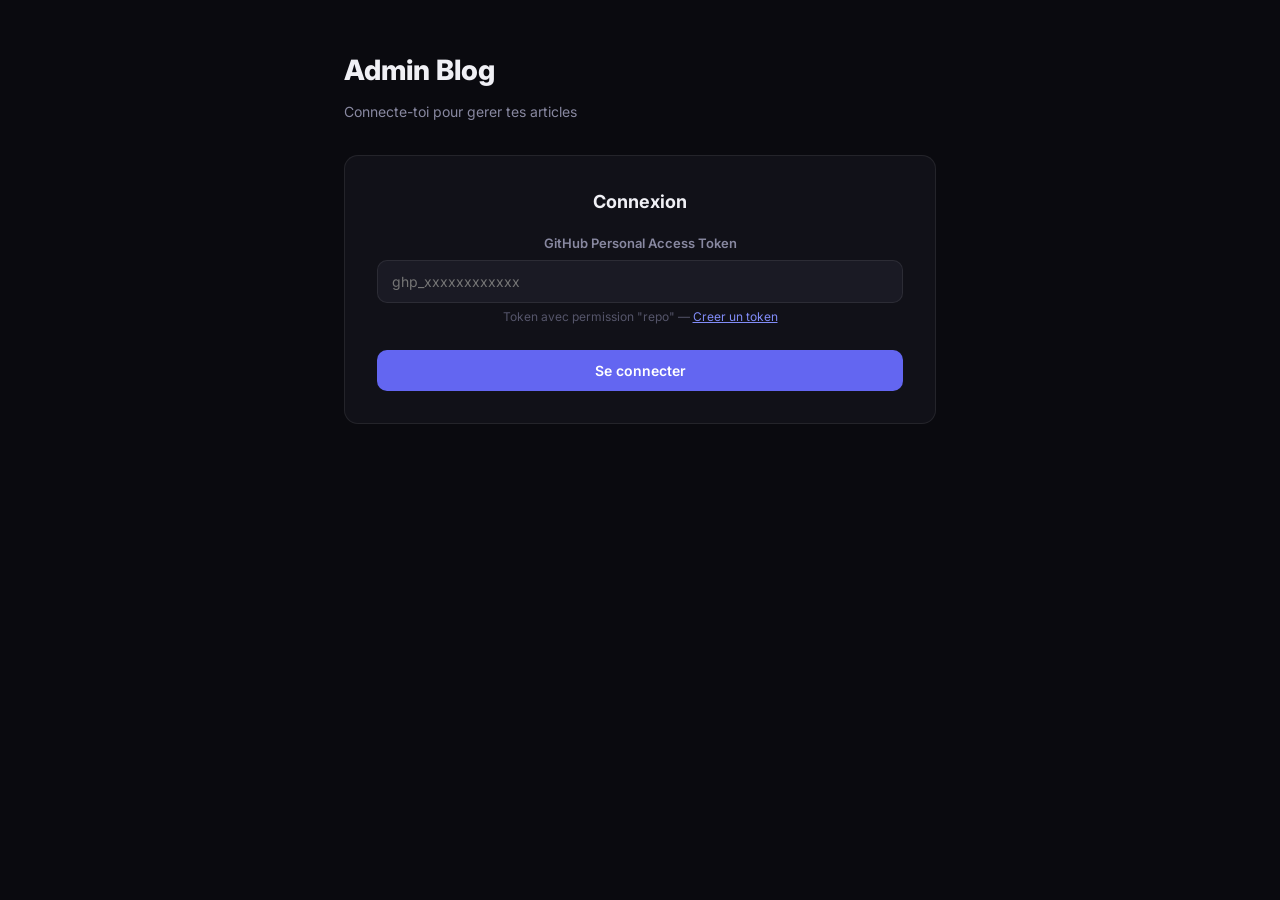
==== admin.html @ 2171d2bb "Add blog system with private admin panel - blog.html: public page displaying articles from posts.jso" ====
<!DOCTYPE html>
<html lang="fr">
<head>
    <meta charset="UTF-8">
    <meta name="viewport" content="width=device-width, initial-scale=1.0">
    <title>Admin - Blog</title>
    <meta name="robots" content="noindex, nofollow">
    <link href="https://fonts.googleapis.com/css2?family=Inter:wght@400;500;600;700;800&family=JetBrains+Mono:wght@400;500&display=swap" rel="stylesheet">
    <style>
        :root {
            --bg: #0a0a0f;
            --bg-card: #111118;
            --surface: #1a1a24;
            --border: rgba(255,255,255,0.08);
            --border-hover: rgba(255,255,255,0.15);
            --text: #f0f0f5;
            --text-secondary: #8888a0;
            --text-muted: #55556a;
            --accent: #6366f1;
            --accent-light: #818cf8;
            --accent-glow: rgba(99,102,241,0.15);
            --red: #ef4444;
            --green: #22c55e;
        }

        * { margin: 0; padding: 0; box-sizing: border-box; }

        body {
            font-family: 'Inter', -apple-system, system-ui, sans-serif;
            background: var(--bg);
            color: var(--text);
            -webkit-font-smoothing: antialiased;
            line-height: 1.6;
        }

        .container {
            max-width: 640px;
            margin: 0 auto;
            padding: 48px 24px 80px;
        }

        h1 {
            font-size: 28px;
            font-weight: 800;
            margin-bottom: 8px;
        }

        .subtitle {
            font-size: 14px;
            color: var(--text-secondary);
            margin-bottom: 32px;
        }

        /* Login */
        .login-box {
            padding: 32px;
            background: var(--bg-card);
            border: 1px solid var(--border);
            border-radius: 14px;
            text-align: center;
        }

        .login-box h2 {
            font-size: 18px;
            margin-bottom: 16px;
        }

        /* Form elements */
        label {
            display: block;
            font-size: 13px;
            font-weight: 600;
            color: var(--text-secondary);
            margin-bottom: 6px;
            margin-top: 16px;
        }

        input, textarea {
            width: 100%;
            padding: 12px 14px;
            background: var(--surface);
            border: 1px solid var(--border);
            border-radius: 10px;
            color: var(--text);
            font-family: inherit;
            font-size: 14px;
            transition: border-color 0.2s;
        }

        input:focus, textarea:focus {
            outline: none;
            border-color: var(--accent);
        }

        textarea { resize: vertical; min-height: 100px; }

        .btn {
            display: inline-flex;
            align-items: center;
            justify-content: center;
            gap: 8px;
            padding: 12px 24px;
            border-radius: 10px;
            font-size: 14px;
            font-weight: 600;
            border: none;
            cursor: pointer;
            transition: all 0.2s;
            font-family: inherit;
        }

        .btn--primary {
            background: var(--accent);
            color: white;
            width: 100%;
            margin-top: 24px;
        }
        .btn--primary:hover { filter: brightness(1.15); }
        .btn--primary:disabled { opacity: 0.5; cursor: not-allowed; }

        .btn--danger {
            background: rgba(239,68,68,0.15);
            color: var(--red);
            border: 1px solid rgba(239,68,68,0.2);
            padding: 8px 14px;
            font-size: 12px;
        }
        .btn--danger:hover { background: rgba(239,68,68,0.25); }

        /* Toast */
        .toast {
            position: fixed;
            bottom: 24px;
            left: 50%;
            transform: translateX(-50%) translateY(80px);
            padding: 12px 24px;
            border-radius: 10px;
            font-size: 14px;
            font-weight: 600;
            transition: transform 0.3s ease;
            z-index: 100;
        }
        .toast.show { transform: translateX(-50%) translateY(0); }
        .toast--success { background: var(--green); color: white; }
        .toast--error { background: var(--red); color: white; }

        /* Posts list */
        .section-title {
            font-size: 13px;
            font-weight: 700;
            text-transform: uppercase;
            letter-spacing: 1.5px;
            color: var(--accent);
            margin: 40px 0 16px;
            display: flex;
            align-items: center;
            gap: 10px;
        }
        .section-title::after { content: ''; flex: 1; height: 1px; background: var(--border); }

        .post-item {
            display: flex;
            justify-content: space-between;
            align-items: center;
            gap: 12px;
            padding: 16px;
            background: var(--bg-card);
            border: 1px solid var(--border);
            border-radius: 10px;
            margin-bottom: 8px;
        }

        .post-item-info {
            flex: 1;
            min-width: 0;
        }

        .post-item-title {
            font-size: 14px;
            font-weight: 600;
            white-space: nowrap;
            overflow: hidden;
            text-overflow: ellipsis;
        }

        .post-item-date {
            font-size: 12px;
            color: var(--text-muted);
            font-family: 'JetBrains Mono', monospace;
        }

        .help-text {
            font-size: 12px;
            color: var(--text-muted);
            margin-top: 4px;
        }

        .form-card {
            padding: 28px;
            background: var(--bg-card);
            border: 1px solid var(--border);
            border-radius: 14px;
        }

        .form-card h2 {
            font-size: 18px;
            font-weight: 700;
            margin-bottom: 4px;
        }

        .hidden { display: none !important; }

        .logout-btn {
            font-size: 12px;
            color: var(--text-muted);
            background: none;
            border: none;
            cursor: pointer;
            font-family: inherit;
            text-decoration: underline;
        }
        .logout-btn:hover { color: var(--text-secondary); }

        .header-row {
            display: flex;
            justify-content: space-between;
            align-items: center;
            margin-bottom: 32px;
        }
    </style>
</head>
<body>

    <div class="container">
        <!-- Login Screen -->
        <div id="loginScreen">
            <h1>Admin Blog</h1>
            <p class="subtitle">Connecte-toi pour gerer tes articles</p>
            <div class="login-box">
                <h2>Connexion</h2>
                <label for="ghToken">GitHub Personal Access Token</label>
                <input type="password" id="ghToken" placeholder="ghp_xxxxxxxxxxxx">
                <p class="help-text">Token avec permission "repo" &mdash; <a href="https://github.com/settings/tokens/new?scopes=repo&description=Blog+Admin" target="_blank" style="color: var(--accent-light)">Creer un token</a></p>
                <button class="btn btn--primary" id="loginBtn">Se connecter</button>
            </div>
        </div>

        <!-- Admin Screen -->
        <div id="adminScreen" class="hidden">
            <div class="header-row">
                <div>
                    <h1>Admin Blog</h1>
                    <p class="subtitle">Ajouter et gerer tes articles</p>
                </div>
                <button class="logout-btn" id="logoutBtn">Deconnexion</button>
            </div>

            <!-- New post form -->
            <div class="form-card">
                <h2>Nouvel article</h2>
                <p class="subtitle" style="margin-bottom:0">Colle le lien de ton post LinkedIn</p>

                <label for="postTitle">Titre</label>
                <input type="text" id="postTitle" placeholder="Mon article sur...">

                <label for="postUrl">Lien LinkedIn</label>
                <input type="url" id="postUrl" placeholder="https://www.linkedin.com/posts/...">

                <label for="postExcerpt">Extrait (optionnel)</label>
                <textarea id="postExcerpt" placeholder="Les premieres lignes de ton post..."></textarea>

                <label for="postTags">Tags (separes par des virgules, optionnel)</label>
                <input type="text" id="postTags" placeholder=".NET, Leadership, Fintech">

                <label for="postDate">Date</label>
                <input type="date" id="postDate">

                <button class="btn btn--primary" id="publishBtn">Publier</button>
            </div>

            <!-- Existing posts -->
            <div class="section-title">Articles existants</div>
            <div id="postsList"></div>
        </div>
    </div>

    <div class="toast" id="toast"></div>

    <script>
        const REPO_OWNER = 'khalilbenaz';
        const REPO_NAME = 'khalilbenaz.github.io';
        const FILE_PATH = 'posts.json';
        const BRANCH = 'master';

        let token = '';
        let posts = [];
        let fileSha = '';

        // Elements
        const loginScreen = document.getElementById('loginScreen');
        const adminScreen = document.getElementById('adminScreen');
        const ghTokenInput = document.getElementById('ghToken');
        const loginBtn = document.getElementById('loginBtn');
        const logoutBtn = document.getElementById('logoutBtn');
        const publishBtn = document.getElementById('publishBtn');
        const postsList = document.getElementById('postsList');
        const toast = document.getElementById('toast');

        // Toast
        function showToast(msg, type = 'success') {
            toast.textContent = msg;
            toast.className = `toast toast--${type} show`;
            setTimeout(() => toast.classList.remove('show'), 3000);
        }

        // GitHub API helpers
        async function ghFetch(endpoint, options = {}) {
            const res = await fetch(`https://api.github.com${endpoint}`, {
                ...options,
                headers: {
                    'Authorization': `Bearer ${token}`,
                    'Accept': 'application/vnd.github.v3+json',
                    'Content-Type': 'application/json',
                    ...options.headers,
                }
            });
            if (!res.ok) throw new Error(`GitHub API error: ${res.status}`);
            return res.json();
        }

        async function loadPosts() {
            try {
                const data = await ghFetch(`/repos/${REPO_OWNER}/${REPO_NAME}/contents/${FILE_PATH}?ref=${BRANCH}`);
                fileSha = data.sha;
                posts = JSON.parse(atob(data.content));
                renderPosts();
            } catch (e) {
                // File might not exist yet
                posts = [];
                fileSha = '';
                renderPosts();
            }
        }

        async function savePosts() {
            const content = btoa(unescape(encodeURIComponent(JSON.stringify(posts, null, 2) + '\n')));
            const body = {
                message: `blog: ${posts.length} articles`,
                content,
                branch: BRANCH,
            };
            if (fileSha) body.sha = fileSha;

            const data = await ghFetch(`/repos/${REPO_OWNER}/${REPO_NAME}/contents/${FILE_PATH}`, {
                method: 'PUT',
                body: JSON.stringify(body),
            });
            fileSha = data.content.sha;
        }

        function renderPosts() {
            if (!posts.length) {
                postsList.innerHTML = '<p style="color: var(--text-muted); font-size: 14px;">Aucun article pour le moment</p>';
                return;
            }

            const sorted = [...posts].sort((a, b) => new Date(b.date) - new Date(a.date));
            postsList.innerHTML = sorted.map((p, i) => `
                <div class="post-item">
                    <div class="post-item-info">
                        <div class="post-item-title">${escapeHtml(p.title)}</div>
                        <div class="post-item-date">${p.date}</div>
                    </div>
                    <button class="btn btn--danger" onclick="deletePost(${posts.indexOf(p)})">Supprimer</button>
                </div>
            `).join('');
        }

        function escapeHtml(str) {
            const div = document.createElement('div');
            div.textContent = str;
            return div.innerHTML;
        }

        // Login
        loginBtn.addEventListener('click', async () => {
            token = ghTokenInput.value.trim();
            if (!token) return;

            loginBtn.disabled = true;
            loginBtn.textContent = 'Connexion...';

            try {
                await ghFetch(`/repos/${REPO_OWNER}/${REPO_NAME}`);
                sessionStorage.setItem('gh_token', token);
                loginScreen.classList.add('hidden');
                adminScreen.classList.remove('hidden');
                await loadPosts();
                showToast('Connecte !');
            } catch (e) {
                showToast('Token invalide ou pas de permission', 'error');
            } finally {
                loginBtn.disabled = false;
                loginBtn.textContent = 'Se connecter';
            }
        });

        // Logout
        logoutBtn.addEventListener('click', () => {
            sessionStorage.removeItem('gh_token');
            token = '';
            adminScreen.classList.add('hidden');
            loginScreen.classList.remove('hidden');
            ghTokenInput.value = '';
        });

        // Publish
        publishBtn.addEventListener('click', async () => {
            const title = document.getElementById('postTitle').value.trim();
            const url = document.getElementById('postUrl').value.trim();
            const excerpt = document.getElementById('postExcerpt').value.trim();
            const tagsRaw = document.getElementById('postTags').value.trim();
            const date = document.getElementById('postDate').value;

            if (!title || !url) {
                showToast('Titre et lien sont obligatoires', 'error');
                return;
            }

            publishBtn.disabled = true;
            publishBtn.textContent = 'Publication...';

            try {
                const post = {
                    id: Date.now().toString(36),
                    title,
                    url,
                    excerpt: excerpt || '',
                    tags: tagsRaw ? tagsRaw.split(',').map(t => t.trim()).filter(Boolean) : [],
                    date: date || new Date().toISOString().split('T')[0],
                };

                posts.push(post);
                await savePosts();
                renderPosts();

                // Reset form
                document.getElementById('postTitle').value = '';
                document.getElementById('postUrl').value = '';
                document.getElementById('postExcerpt').value = '';
                document.getElementById('postTags').value = '';
                document.getElementById('postDate').value = '';

                showToast('Article publie !');
            } catch (e) {
                showToast('Erreur: ' + e.message, 'error');
            } finally {
                publishBtn.disabled = false;
                publishBtn.textContent = 'Publier';
            }
        });

        // Delete
        window.deletePost = async function(index) {
            if (!confirm('Supprimer cet article ?')) return;
            posts.splice(index, 1);
            try {
                await savePosts();
                renderPosts();
                showToast('Article supprime');
            } catch (e) {
                showToast('Erreur: ' + e.message, 'error');
            }
        };

        // Auto-login from session
        (async () => {
            const saved = sessionStorage.getItem('gh_token');
            if (saved) {
                token = saved;
                try {
                    await ghFetch(`/repos/${REPO_OWNER}/${REPO_NAME}`);
                    loginScreen.classList.add('hidden');
                    adminScreen.classList.remove('hidden');
                    await loadPosts();
                } catch {
                    sessionStorage.removeItem('gh_token');
                }
            }

            // Set default date to today
            document.getElementById('postDate').value = new Date().toISOString().split('T')[0];
        })();
    </script>
</body>
</html>
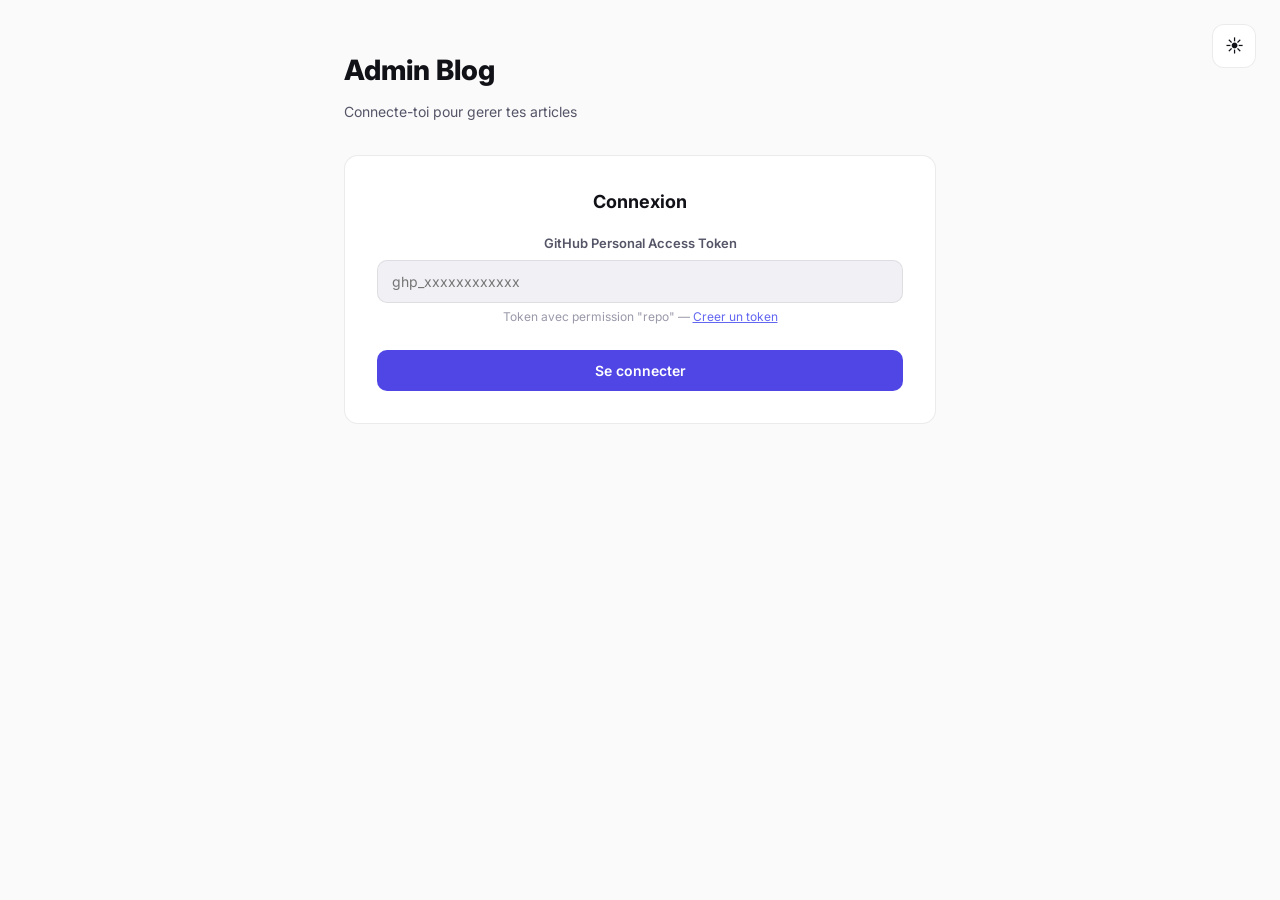
==== commit 63a931c9: "Add light/dark theme toggle to admin page Syncs with localStorage theme preference from CV and blog " ====
--- a/admin.html
+++ b/admin.html
@@ -10,6 +10,7 @@
         :root {
             --bg: #0a0a0f;
             --bg-card: #111118;
+            --bg-card-hover: #16161f;
             --surface: #1a1a24;
             --border: rgba(255,255,255,0.08);
             --border-hover: rgba(255,255,255,0.15);
@@ -21,6 +22,23 @@
             --accent-glow: rgba(99,102,241,0.15);
             --red: #ef4444;
             --green: #22c55e;
+        }
+
+        [data-theme="light"] {
+            --bg: #fafafa;
+            --bg-card: #ffffff;
+            --bg-card-hover: #f8f8fc;
+            --surface: #f0f0f5;
+            --border: rgba(0,0,0,0.08);
+            --border-hover: rgba(0,0,0,0.15);
+            --text: #111118;
+            --text-secondary: #555568;
+            --text-muted: #9999aa;
+            --accent: #4f46e5;
+            --accent-light: #6366f1;
+            --accent-glow: rgba(79,70,229,0.08);
+            --red: #dc2626;
+            --green: #16a34a;
         }
 
         * { margin: 0; padding: 0; box-sizing: border-box; }
@@ -221,6 +239,25 @@
         }
         .logout-btn:hover { color: var(--text-secondary); }
 
+        .theme-toggle {
+            position: fixed;
+            top: 24px;
+            right: 24px;
+            z-index: 100;
+            width: 44px;
+            height: 44px;
+            border-radius: 12px;
+            background: var(--bg-card);
+            border: 1px solid var(--border);
+            display: flex;
+            align-items: center;
+            justify-content: center;
+            cursor: pointer;
+            font-size: 18px;
+            transition: all 0.2s ease;
+        }
+        .theme-toggle:hover { border-color: var(--accent); transform: scale(1.05); }
+
         .header-row {
             display: flex;
             justify-content: space-between;
@@ -230,6 +267,8 @@
     </style>
 </head>
 <body>
+
+    <div class="theme-toggle" id="themeToggle"><span id="themeIcon">&#9790;</span></div>
 
     <div class="container">
         <!-- Login Screen -->
@@ -287,6 +326,25 @@
     <div class="toast" id="toast"></div>
 
     <script>
+        // Theme
+        const ttoggle = document.getElementById('themeToggle');
+        const ticon = document.getElementById('themeIcon');
+        let theme = localStorage.getItem('theme') || (new Date().getHours() >= 6 && new Date().getHours() < 18 ? 'light' : 'dark');
+
+        function applyTheme(t) {
+            theme = t;
+            if (t === 'light') {
+                document.documentElement.setAttribute('data-theme', 'light');
+                ticon.innerHTML = '&#9728;';
+            } else {
+                document.documentElement.removeAttribute('data-theme');
+                ticon.innerHTML = '&#9790;';
+            }
+            localStorage.setItem('theme', t);
+        }
+        applyTheme(theme);
+        ttoggle.addEventListener('click', () => applyTheme(theme === 'dark' ? 'light' : 'dark'));
+
         const REPO_OWNER = 'khalilbenaz';
         const REPO_NAME = 'khalilbenaz.github.io';
         const FILE_PATH = 'posts.json';
